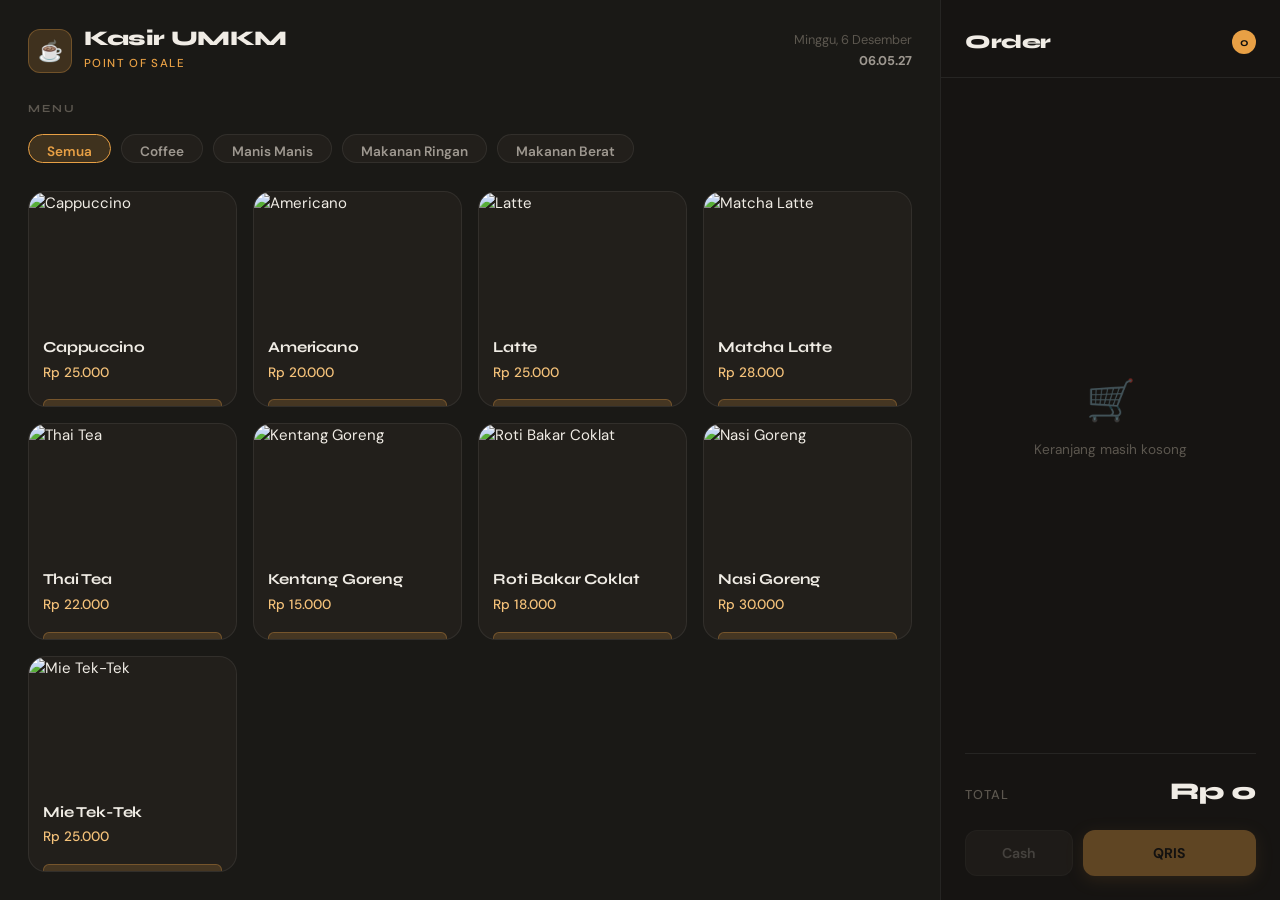
==== index.html @ 565013dd "Add files via upload" ====
<!DOCTYPE html>
<html lang="id">
<head>
    <meta charset="UTF-8">
    <meta name="viewport" content="width=device-width, initial-scale=1.0">
    <title>Kasir UMKM</title>
    <link rel="preconnect" href="https://fonts.googleapis.com">
    <link rel="preconnect" href="https://fonts.gstatic.com" crossorigin>
    <link href="https://fonts.googleapis.com/css2?family=Syne:wght@400;600;700;800&family=DM+Sans:wght@300;400;500;600&display=swap" rel="stylesheet">
    <link rel="stylesheet" href="style.css">
</head>
<body>

    <div class="pos-container">

        <!-- KIRI: Produk -->
        <main class="products-section">
            <header class="top-bar">
                <div class="brand">
                    <div class="brand-icon">☕</div>
                    <div>
                        <h1 class="brand-name">Kasir UMKM</h1>
                        <span class="brand-sub">Point of Sale</span>
                    </div>
                </div>
                <div class="date-time" id="datetime"></div>
            </header>

            <div class="section-label">Menu</div>

            <div class="category-tabs">
                <button class="tab-btn active" data-category="all">Semua</button>
                <button class="tab-btn" data-category="coffee">Coffee</button>
                <button class="tab-btn" data-category="manis">Manis Manis</button>
                <button class="tab-btn" data-category="ringan">Makanan Ringan</button>
                <button class="tab-btn" data-category="berat">Makanan Berat</button>
            </div>

            <div id="product-grid" class="product-grid"></div>
        </main>

        <!-- KANAN: Keranjang (desktop sidebar) -->
        <aside class="cart-section">
            <div class="cart-header">
                <h2 class="cart-title">Order</h2>
                <span class="cart-badge" id="cart-count">0</span>
            </div>
            <div id="cart-items" class="cart-items"></div>
            <div class="cart-footer">
                <div class="divider"></div>
                <div class="total-row">
                    <span class="total-label">Total</span>
                    <span id="total-price" class="total-price">Rp 0</span>
                </div>
                <div class="payment-buttons">
                    <button id="btn-cash" class="btn btn-cash" disabled>
                        <span>Cash</span>
                    </button>
                    <button id="btn-qris" class="btn btn-qris" disabled>
                        <span>QRIS</span>
                    </button>
                </div>
            </div>
        </aside>
    </div>

    <!-- MOBILE: Bottom Order Button -->
    <button class="mobile-order-btn" id="mobile-order-btn">
        <div class="mobile-order-left">
            <span class="mobile-order-badge" id="mobile-cart-count">0</span>
            <span class="mobile-order-label">Lihat Order</span>
        </div>
        <span class="mobile-order-total" id="mobile-total-price">Rp 0</span>
    </button>

    <!-- MOBILE: Cart Slide-up Panel -->
    <div class="cart-overlay" id="cart-overlay">
        <div class="cart-overlay-backdrop" id="cart-overlay-backdrop"></div>
        <div class="cart-panel">
            <div class="cart-panel-handle"></div>
            <div class="cart-header">
                <h2 class="cart-title">Order</h2>
                <span class="cart-badge" id="cart-count-mobile">0</span>
            </div>
            <div id="cart-items-mobile" class="cart-items"></div>
            <div class="cart-footer">
                <div class="divider"></div>
                <div class="total-row">
                    <span class="total-label">Total</span>
                    <span id="total-price-mobile" class="total-price">Rp 0</span>
                </div>
                <div class="payment-buttons">
                    <button id="btn-cash-mobile" class="btn btn-cash" disabled>
                        <span>Cash</span>
                    </button>
                    <button id="btn-qris-mobile" class="btn btn-qris" disabled>
                        <span>QRIS</span>
                    </button>
                </div>
            </div>
        </div>
    </div>

    <!-- MODAL QRIS -->
    <div id="qris-modal" class="modal hidden">
        <div class="modal-backdrop"></div>
        <div class="modal-content">
            <button class="close-btn" id="close-modal">✕</button>
            <div class="modal-header">
                <div class="modal-icon">⚡</div>
                <h3>Scan & Bayar</h3>
                <p class="modal-subtitle">Arahkan kamera ke QR Code</p>
            </div>
            <div class="qr-wrapper">
                <img id="qris-image" src="" alt="QRIS Code">
                <div class="qr-corner tl"></div>
                <div class="qr-corner tr"></div>
                <div class="qr-corner bl"></div>
                <div class="qr-corner br"></div>
            </div>
            <div class="modal-amount">
                <span class="modal-amount-label">Total Pembayaran</span>
                <span id="modal-total-price" class="modal-amount-value">Rp 0</span>
            </div>
            <div class="waiting-indicator">
                <span class="dot"></span>
                <span class="dot"></span>
                <span class="dot"></span>
                <span class="waiting-text">Menunggu pembayaran</span>
            </div>
            <button id="btn-selesai" class="btn btn-selesai">✓ Konfirmasi Pembayaran</button>
        </div>
    </div>

    <script src="script.js"></script>
</body>
</html>
---- style.css ----
/* =========================================
   KASIR UMKM — Dark Café POS
   Aesthetic: Espresso-dark, amber warmth
   Fonts: Syne (display) + DM Sans (body)
   ========================================= */

:root {
    --bg-base:       #0f0e0d;
    --bg-surface:    #1a1916;
    --bg-card:       #221f1b;
    --bg-card-hover: #2a2620;
    --bg-cart:       #161412;
    --bg-input:      #2e2a25;

    --accent:        #e8a045;
    --accent-dim:    #c47d25;
    --accent-glow:   rgba(232, 160, 69, 0.18);
    --accent-text:   #f5c27a;

    --text-primary:  #f0ece5;
    --text-secondary:#9e9890;
    --text-muted:    #5c574f;

    --border:        rgba(255,255,255,0.07);
    --border-accent: rgba(232, 160, 69, 0.3);

    --success:       #4caf7d;
    --success-dim:   rgba(76, 175, 125, 0.15);

    --radius-sm:     6px;
    --radius-md:     12px;
    --radius-lg:     18px;
    --radius-xl:     24px;

    --shadow-card:   0 4px 24px rgba(0,0,0,0.4);
    --shadow-glow:   0 0 30px rgba(232,160,69,0.12);
    --transition:    all 0.22s cubic-bezier(0.4, 0, 0.2, 1);
}

*, *::before, *::after {
    margin: 0;
    padding: 0;
    box-sizing: border-box;
}

body {
    background-color: var(--bg-base);
    color: var(--text-primary);
    font-family: 'DM Sans', sans-serif;
    font-size: 15px;
    line-height: 1.5;
    overflow: hidden;
    height: 100vh;
}

/* ── LAYOUT ─────────────────────────────── */

.pos-container {
    display: flex;
    height: 100vh;
    overflow: hidden;
}

/* ── MOBILE BOTTOM BAR ───────────────────── */
.mobile-order-btn {
    display: none; /* hidden on desktop */
}

/* ── MOBILE CART PANEL ───────────────────── */
.cart-overlay {
    display: none;
}

/* ── LEFT: PRODUCTS ─────────────────────── */

.products-section {
    flex: 1;
    display: flex;
    flex-direction: column;
    background: var(--bg-surface);
    overflow: hidden;
    padding: 28px 28px 0;
}

/* Top bar */
.top-bar {
    display: flex;
    align-items: center;
    justify-content: space-between;
    margin-bottom: 28px;
    flex-shrink: 0;
}

.brand {
    display: flex;
    align-items: center;
    gap: 12px;
}

.brand-icon {
    width: 44px;
    height: 44px;
    background: var(--accent-glow);
    border: 1px solid var(--border-accent);
    border-radius: var(--radius-md);
    display: flex;
    align-items: center;
    justify-content: center;
    font-size: 20px;
}

.brand-name {
    font-family: 'Syne', sans-serif;
    font-size: 1.3rem;
    font-weight: 800;
    color: var(--text-primary);
    line-height: 1.1;
    letter-spacing: -0.02em;
}

.brand-sub {
    font-size: 0.72rem;
    color: var(--accent);
    font-weight: 500;
    letter-spacing: 0.12em;
    text-transform: uppercase;
}

.date-time {
    font-size: 0.8rem;
    color: var(--text-muted);
    text-align: right;
    font-variant-numeric: tabular-nums;
    line-height: 1.6;
}

/* Section label */
.section-label {
    font-family: 'Syne', sans-serif;
    font-size: 0.68rem;
    font-weight: 700;
    letter-spacing: 0.18em;
    text-transform: uppercase;
    color: var(--text-muted);
    margin-bottom: 16px;
    flex-shrink: 0;
}

/* Product grid */
.product-grid {
    display: grid;
    grid-template-columns: repeat(auto-fill, minmax(175px, 1fr));
    gap: 16px;
    overflow-y: auto;
    padding-bottom: 28px;
    scrollbar-width: thin;
    scrollbar-color: var(--bg-input) transparent;
}

.product-grid::-webkit-scrollbar { width: 4px; }
.product-grid::-webkit-scrollbar-thumb { background: var(--bg-input); border-radius: 4px; }

/* Product Card */
.product-card {
    background: var(--bg-card);
    border: 1px solid var(--border);
    border-radius: var(--radius-lg);
    overflow: hidden;
    cursor: pointer;
    transition: var(--transition);
    display: flex;
    flex-direction: column;
    position: relative;
}

.product-card::before {
    content: '';
    position: absolute;
    inset: 0;
    background: linear-gradient(135deg, var(--accent-glow), transparent 60%);
    opacity: 0;
    transition: opacity 0.3s;
    pointer-events: none;
    border-radius: var(--radius-lg);
}

.product-card:hover {
    border-color: var(--border-accent);
    background: var(--bg-card-hover);
    transform: translateY(-3px);
    box-shadow: var(--shadow-card), var(--shadow-glow);
}

.product-card:hover::before { opacity: 1; }

.product-card img {
    width: 100%;
    height: 130px;
    object-fit: cover;
    display: block;
    transition: transform 0.4s ease;
}

.product-card:hover img { transform: scale(1.04); }

.product-img-wrap {
    overflow: hidden;
    flex-shrink: 0;
}

.product-info {
    padding: 14px;
    flex: 1;
    display: flex;
    flex-direction: column;
    gap: 4px;
}

.product-card h4 {
    font-family: 'Syne', sans-serif;
    font-size: 0.95rem;
    font-weight: 700;
    color: var(--text-primary);
    letter-spacing: -0.01em;
}

.product-card .price {
    font-size: 0.85rem;
    color: var(--accent-text);
    font-weight: 500;
    margin-bottom: 12px;
}

.product-card .btn-add {
    width: 100%;
    padding: 9px;
    background: var(--accent-glow);
    border: 1px solid var(--border-accent);
    border-radius: var(--radius-sm);
    color: var(--accent);
    font-family: 'DM Sans', sans-serif;
    font-size: 0.82rem;
    font-weight: 600;
    cursor: pointer;
    transition: var(--transition);
    letter-spacing: 0.02em;
}

.product-card .btn-add:hover {
    background: var(--accent);
    color: var(--bg-base);
    border-color: var(--accent);
}

/* ── RIGHT: CART ─────────────────────────── */

.cart-section {
    width: 340px;
    flex-shrink: 0;
    background: var(--bg-cart);
    border-left: 1px solid var(--border);
    display: flex;
    flex-direction: column;
    overflow: hidden;
}

.cart-header {
    display: flex;
    align-items: center;
    justify-content: space-between;
    padding: 28px 24px 20px;
    flex-shrink: 0;
    border-bottom: 1px solid var(--border);
}

.cart-title {
    font-family: 'Syne', sans-serif;
    font-size: 1.2rem;
    font-weight: 800;
    color: var(--text-primary);
    letter-spacing: -0.02em;
}

.cart-badge {
    background: var(--accent);
    color: var(--bg-base);
    font-size: 0.72rem;
    font-weight: 700;
    min-width: 24px;
    height: 24px;
    padding: 0 7px;
    border-radius: 999px;
    display: flex;
    align-items: center;
    justify-content: center;
    font-family: 'Syne', sans-serif;
    transition: var(--transition);
}

/* Cart Items */
.cart-items {
    flex: 1;
    overflow-y: auto;
    padding: 16px 24px;
    scrollbar-width: thin;
    scrollbar-color: var(--bg-input) transparent;
}

.cart-items::-webkit-scrollbar { width: 3px; }
.cart-items::-webkit-scrollbar-thumb { background: var(--bg-input); border-radius: 3px; }

.cart-empty {
    display: flex;
    flex-direction: column;
    align-items: center;
    justify-content: center;
    height: 100%;
    gap: 10px;
    color: var(--text-muted);
}

.cart-empty-icon {
    font-size: 2.5rem;
    opacity: 0.4;
}

.cart-empty p {
    font-size: 0.85rem;
    color: var(--text-muted);
}

.cart-item {
    display: flex;
    align-items: center;
    gap: 12px;
    padding: 12px 14px;
    border-radius: var(--radius-md);
    background: var(--bg-surface);
    border: 1px solid var(--border);
    margin-bottom: 10px;
    transition: var(--transition);
    animation: slideIn 0.2s ease;
}

@keyframes slideIn {
    from { opacity: 0; transform: translateX(10px); }
    to   { opacity: 1; transform: translateX(0); }
}

.cart-item:hover {
    border-color: var(--border-accent);
}

.cart-item-details {
    flex: 1;
    min-width: 0;
}

.cart-item-details h5 {
    font-size: 0.88rem;
    font-weight: 600;
    color: var(--text-primary);
    white-space: nowrap;
    overflow: hidden;
    text-overflow: ellipsis;
    margin-bottom: 2px;
}

.cart-item-details .item-price {
    font-size: 0.78rem;
    color: var(--accent-text);
}

.cart-controls {
    display: flex;
    align-items: center;
    gap: 6px;
    flex-shrink: 0;
}

.btn-qty {
    width: 26px;
    height: 26px;
    border: 1px solid var(--border);
    background: var(--bg-input);
    border-radius: var(--radius-sm);
    color: var(--text-secondary);
    font-size: 0.9rem;
    font-weight: 700;
    cursor: pointer;
    display: flex;
    align-items: center;
    justify-content: center;
    transition: var(--transition);
    flex-shrink: 0;
}

.btn-qty:hover {
    background: var(--accent);
    border-color: var(--accent);
    color: var(--bg-base);
}

.qty-display {
    font-family: 'Syne', sans-serif;
    font-size: 0.88rem;
    font-weight: 700;
    color: var(--text-primary);
    min-width: 20px;
    text-align: center;
}

/* Cart Footer */
.cart-footer {
    flex-shrink: 0;
    padding: 0 24px 24px;
}

.divider {
    height: 1px;
    background: var(--border);
    margin-bottom: 20px;
}

.total-row {
    display: flex;
    align-items: baseline;
    justify-content: space-between;
    margin-bottom: 20px;
}

.total-label {
    font-size: 0.8rem;
    font-weight: 500;
    color: var(--text-muted);
    letter-spacing: 0.08em;
    text-transform: uppercase;
}

.total-price {
    font-family: 'Syne', sans-serif;
    font-size: 1.5rem;
    font-weight: 800;
    color: var(--text-primary);
    letter-spacing: -0.03em;
    transition: var(--transition);
}

/* Payment Buttons */
.payment-buttons {
    display: grid;
    grid-template-columns: 1fr 1.6fr;
    gap: 10px;
}

.btn {
    display: flex;
    align-items: center;
    justify-content: center;
    gap: 7px;
    padding: 13px 16px;
    border: none;
    border-radius: var(--radius-md);
    font-family: 'DM Sans', sans-serif;
    font-size: 0.88rem;
    font-weight: 600;
    cursor: pointer;
    transition: var(--transition);
    position: relative;
    overflow: hidden;
}

.btn:disabled {
    opacity: 0.35;
    cursor: not-allowed;
    pointer-events: none;
}

.btn-icon {
    font-size: 1rem;
    line-height: 1;
}

.btn-cash {
    background: var(--bg-input);
    border: 1px solid var(--border);
    color: var(--text-secondary);
}

.btn-cash:hover:not(:disabled) {
    background: var(--bg-card);
    border-color: var(--text-muted);
    color: var(--text-primary);
}

.btn-qris {
    background: var(--accent);
    color: var(--bg-base);
    font-weight: 700;
    box-shadow: 0 4px 16px rgba(232,160,69,0.3);
}

.btn-qris:hover:not(:disabled) {
    background: var(--accent-dim);
    box-shadow: 0 6px 24px rgba(232,160,69,0.45);
    transform: translateY(-1px);
}

/* ── MODAL ───────────────────────────────── */

.modal {
    position: fixed;
    inset: 0;
    z-index: 1000;
    display: flex;
    align-items: center;
    justify-content: center;
}

.modal.hidden { display: none; }

.modal-backdrop {
    position: absolute;
    inset: 0;
    background: rgba(0,0,0,0.75);
    backdrop-filter: blur(6px);
}

.modal-content {
    position: relative;
    z-index: 1;
    background: var(--bg-card);
    border: 1px solid var(--border-accent);
    border-radius: var(--radius-xl);
    padding: 36px 32px 32px;
    width: 360px;
    text-align: center;
    box-shadow: 0 32px 80px rgba(0,0,0,0.6), var(--shadow-glow);
    animation: modalIn 0.25s cubic-bezier(0.34, 1.56, 0.64, 1);
}

@keyframes modalIn {
    from { opacity: 0; transform: scale(0.9) translateY(20px); }
    to   { opacity: 1; transform: scale(1) translateY(0); }
}

.close-btn {
    position: absolute;
    top: 16px;
    right: 16px;
    width: 30px;
    height: 30px;
    border: 1px solid var(--border);
    background: var(--bg-input);
    border-radius: 50%;
    color: var(--text-muted);
    font-size: 0.8rem;
    cursor: pointer;
    transition: var(--transition);
    display: flex;
    align-items: center;
    justify-content: center;
}

.close-btn:hover {
    background: var(--bg-card-hover);
    color: var(--text-primary);
    border-color: var(--text-muted);
}

.modal-header {
    margin-bottom: 24px;
}

.modal-icon {
    width: 48px;
    height: 48px;
    background: var(--accent-glow);
    border: 1px solid var(--border-accent);
    border-radius: var(--radius-md);
    display: flex;
    align-items: center;
    justify-content: center;
    font-size: 22px;
    margin: 0 auto 14px;
}

.modal-header h3 {
    font-family: 'Syne', sans-serif;
    font-size: 1.3rem;
    font-weight: 800;
    color: var(--text-primary);
    letter-spacing: -0.02em;
    margin-bottom: 4px;
}

.modal-subtitle {
    font-size: 0.82rem;
    color: var(--text-muted);
}

/* QR Code */
.qr-wrapper {
    position: relative;
    display: inline-block;
    margin-bottom: 20px;
    padding: 12px;
    background: #fff;
    border-radius: var(--radius-md);
}

#qris-image {
    width: 180px;
    height: 180px;
    display: block;
    border-radius: var(--radius-sm);
}

/* Corner accents */
.qr-corner {
    position: absolute;
    width: 16px;
    height: 16px;
    border-color: var(--accent);
    border-style: solid;
}
.qr-corner.tl { top: -1px; left: -1px; border-width: 2px 0 0 2px; border-radius: 4px 0 0 0; }
.qr-corner.tr { top: -1px; right: -1px; border-width: 2px 2px 0 0; border-radius: 0 4px 0 0; }
.qr-corner.bl { bottom: -1px; left: -1px; border-width: 0 0 2px 2px; border-radius: 0 0 0 4px; }
.qr-corner.br { bottom: -1px; right: -1px; border-width: 0 2px 2px 0; border-radius: 0 0 4px 0; }

/* Amount */
.modal-amount {
    display: flex;
    flex-direction: column;
    align-items: center;
    margin-bottom: 16px;
}

.modal-amount-label {
    font-size: 0.72rem;
    color: var(--text-muted);
    letter-spacing: 0.1em;
    text-transform: uppercase;
    margin-bottom: 4px;
}

.modal-amount-value {
    font-family: 'Syne', sans-serif;
    font-size: 1.8rem;
    font-weight: 800;
    color: var(--accent);
    letter-spacing: -0.03em;
}

/* Waiting dots */
.waiting-indicator {
    display: flex;
    align-items: center;
    justify-content: center;
    gap: 6px;
    margin-bottom: 20px;
}

.dot {
    width: 6px;
    height: 6px;
    border-radius: 50%;
    background: var(--accent);
    animation: pulse 1.4s ease-in-out infinite;
}
.dot:nth-child(2) { animation-delay: 0.2s; }
.dot:nth-child(3) { animation-delay: 0.4s; }

@keyframes pulse {
    0%, 80%, 100% { opacity: 0.2; transform: scale(0.8); }
    40%            { opacity: 1;   transform: scale(1.1); }
}

.waiting-text {
    font-size: 0.78rem;
    color: var(--text-muted);
    margin-left: 4px;
}

/* Confirm button */
.btn-selesai {
    width: 100%;
    padding: 14px;
    background: var(--success);
    color: #fff;
    font-family: 'DM Sans', sans-serif;
    font-size: 0.92rem;
    font-weight: 700;
    border: none;
    border-radius: var(--radius-md);
    cursor: pointer;
    transition: var(--transition);
    letter-spacing: 0.02em;
    box-shadow: 0 4px 16px rgba(76,175,125,0.3);
}

.btn-selesai:hover {
    background: #3d9e6a;
    box-shadow: 0 6px 24px rgba(76,175,125,0.45);
    transform: translateY(-1px);
}

/* ═══════════════════════════════════════════
   RESPONSIVE — TABLET (≤ 900px)
   ═══════════════════════════════════════════ */
@media (max-width: 900px) {
    .cart-section {
        width: 280px;
    }

    .product-grid {
        grid-template-columns: repeat(auto-fill, minmax(145px, 1fr));
        gap: 12px;
    }

    .product-card img {
        height: 110px;
    }

    .date-time {
        display: none; /* sembunyikan jam di tablet kecil */
    }
}

/* ═══════════════════════════════════════════
   RESPONSIVE — MOBILE (≤ 680px)
   Strategi: full-screen produk + slide-up cart panel
   ═══════════════════════════════════════════ */
@media (max-width: 680px) {

    body {
        overflow: auto;
        height: 100%;
    }

    /* Sembunyikan sidebar cart bawaan desktop */
    .cart-section {
        display: none;
    }

    /* Products section jadi full screen */
    .pos-container {
        flex-direction: column;
        height: auto;
        min-height: 100vh;
        overflow: visible;
    }

    .products-section {
        flex: none;
        height: auto;
        overflow: visible;
        padding: 20px 16px 100px; /* beri ruang untuk bottom bar */
    }

    .top-bar {
        margin-bottom: 20px;
    }

    .brand-name { font-size: 1.1rem; }

    .product-grid {
        grid-template-columns: repeat(2, 1fr);
        gap: 12px;
        overflow: visible;
        padding-bottom: 0;
    }

    .product-card img {
        height: 100px;
    }

    .product-info {
        padding: 10px;
    }

    .product-card h4 { font-size: 0.85rem; }
    .product-card .price { font-size: 0.78rem; margin-bottom: 8px; }
    .product-card .btn-add { font-size: 0.78rem; padding: 7px; }

    /* ── MOBILE BOTTOM ORDER BAR ─────────────── */
    .mobile-order-btn {
        display: flex;
        align-items: center;
        justify-content: space-between;
        position: fixed;
        bottom: 0;
        left: 0;
        right: 0;
        z-index: 500;
        background: var(--accent);
        color: var(--bg-base);
        padding: 14px 20px;
        cursor: pointer;
        border: none;
        font-family: 'DM Sans', sans-serif;
        box-shadow: 0 -4px 24px rgba(232,160,69,0.35);
        transition: var(--transition);
    }

    .mobile-order-btn:active {
        background: var(--accent-dim);
    }

    .mobile-order-left {
        display: flex;
        align-items: center;
        gap: 10px;
    }

    .mobile-order-badge {
        background: var(--bg-base);
        color: var(--accent);
        font-family: 'Syne', sans-serif;
        font-size: 0.75rem;
        font-weight: 800;
        min-width: 26px;
        height: 26px;
        padding: 0 8px;
        border-radius: 999px;
        display: flex;
        align-items: center;
        justify-content: center;
    }

    .mobile-order-label {
        font-size: 0.9rem;
        font-weight: 700;
        color: var(--bg-base);
    }

    .mobile-order-total {
        font-family: 'Syne', sans-serif;
        font-size: 1rem;
        font-weight: 800;
        color: var(--bg-base);
        letter-spacing: -0.02em;
    }

    /* ── MOBILE CART OVERLAY ─────────────────── */
    .cart-overlay {
        display: block;
        position: fixed;
        inset: 0;
        z-index: 800;
        pointer-events: none;
        opacity: 0;
        transition: opacity 0.3s ease;
    }

    .cart-overlay.open {
        pointer-events: all;
        opacity: 1;
    }

    .cart-overlay-backdrop {
        position: absolute;
        inset: 0;
        background: rgba(0,0,0,0.6);
        backdrop-filter: blur(4px);
    }

    .cart-panel {
        position: absolute;
        bottom: 0;
        left: 0;
        right: 0;
        background: var(--bg-cart);
        border-top: 1px solid var(--border-accent);
        border-radius: 24px 24px 0 0;
        display: flex;
        flex-direction: column;
        max-height: 85vh;
        transform: translateY(100%);
        transition: transform 0.35s cubic-bezier(0.34, 1.56, 0.64, 1);
    }

    .cart-overlay.open .cart-panel {
        transform: translateY(0);
    }

    /* Drag handle */
    .cart-panel-handle {
        width: 40px;
        height: 4px;
        background: var(--text-muted);
        border-radius: 2px;
        margin: 12px auto 4px;
        flex-shrink: 0;
        opacity: 0.5;
    }

    .cart-panel .cart-header {
        padding: 12px 20px 16px;
    }

    .cart-panel .cart-items {
        flex: 1;
        overflow-y: auto;
        padding: 8px 20px;
        max-height: 40vh;
    }

    .cart-panel .cart-footer {
        padding: 0 20px 20px;
        flex-shrink: 0;
    }

    /* ── MODAL responsive ─────────────────── */
    .modal-content {
        width: calc(100vw - 32px);
        padding: 28px 20px 24px;
        border-radius: var(--radius-lg);
    }

    #qris-image {
        width: 150px;
        height: 150px;
    }

    .modal-amount-value {
        font-size: 1.5rem;
    }
}

/* ═══════════════════════════════════════════
   RESPONSIVE — SMALL MOBILE (≤ 380px)
   ═══════════════════════════════════════════ */
@media (max-width: 380px) {
    .product-grid {
        grid-template-columns: repeat(2, 1fr);
        gap: 10px;
    }

    .brand-name { font-size: 1rem; }
    .brand-icon { width: 36px; height: 36px; font-size: 16px; }

    .mobile-order-btn {
        padding: 12px 16px;
    }
}

/* ── KATEGORI TABS ───────────────────────── */
.category-tabs {
    display: flex;
    gap: 10px;
    margin-bottom: 20px;
    overflow-x: auto;
    padding-bottom: 8px; /* Memberi ruang agar scrollbar tidak menimpa */
    scrollbar-width: none; /* Menyembunyikan scrollbar di Firefox */
}

.category-tabs::-webkit-scrollbar { 
    display: none; /* Menyembunyikan scrollbar di Chrome/Safari */
}

.tab-btn {
    background: var(--bg-card);
    color: var(--text-secondary);
    border: 1px solid var(--border);
    padding: 8px 18px;
    border-radius: 999px;
    font-family: 'DM Sans', sans-serif;
    font-size: 0.85rem;
    font-weight: 600;
    cursor: pointer;
    white-space: nowrap;
    transition: var(--transition);
}

.tab-btn:hover {
    border-color: var(--border-accent);
    color: var(--text-primary);
}

.tab-btn.active {
    background: var(--accent-glow);
    color: var(--accent);
    border-color: var(--accent);
}
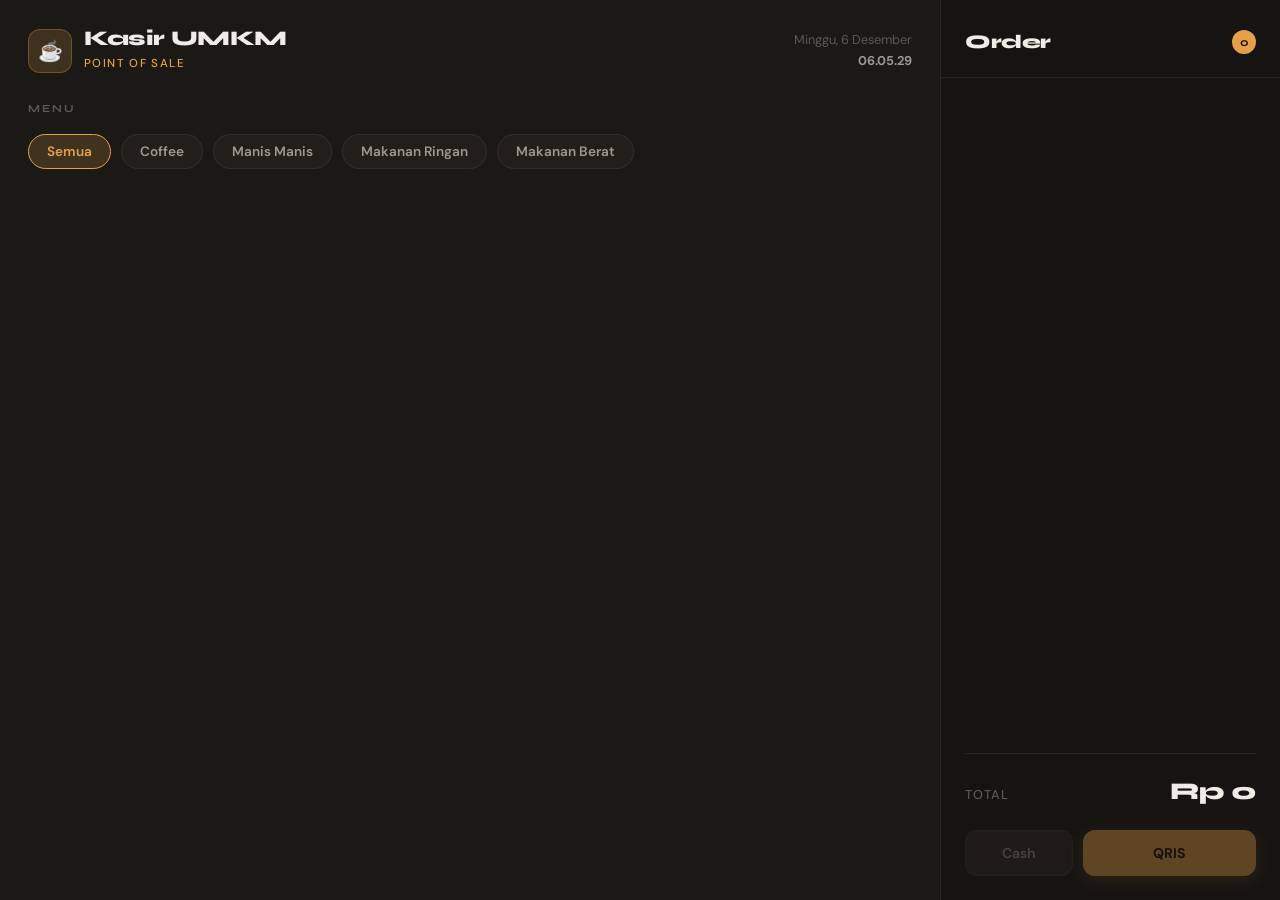
==== commit 87962b6f: "fix harus hard refresh" ====
--- a/index.html
+++ b/index.html
@@ -4,10 +4,16 @@
     <meta charset="UTF-8">
     <meta name="viewport" content="width=device-width, initial-scale=1.0">
     <title>Kasir UMKM</title>
+
+    <meta http-equiv="Cache-Control" content="no-cache, no-store, must-revalidate">
+    <meta http-equiv="Pragma" content="no-cache">
+    <meta http-equiv="Expires" content="0">
+    
     <link rel="preconnect" href="https://fonts.googleapis.com">
     <link rel="preconnect" href="https://fonts.gstatic.com" crossorigin>
     <link href="https://fonts.googleapis.com/css2?family=Syne:wght@400;600;700;800&family=DM+Sans:wght@300;400;500;600&display=swap" rel="stylesheet">
-    <link rel="stylesheet" href="style.css">
+    <link rel="stylesheet" href="style.css?v=1.0">
+    <script src="script.js?v=1.0"></script>
 </head>
 <body>
 
--- a/style.css
+++ b/style.css
@@ -41,6 +41,7 @@
     margin: 0;
     padding: 0;
     box-sizing: border-box;
+    -webkit-tap-highlight-color: transparent;
 }
 
 body {
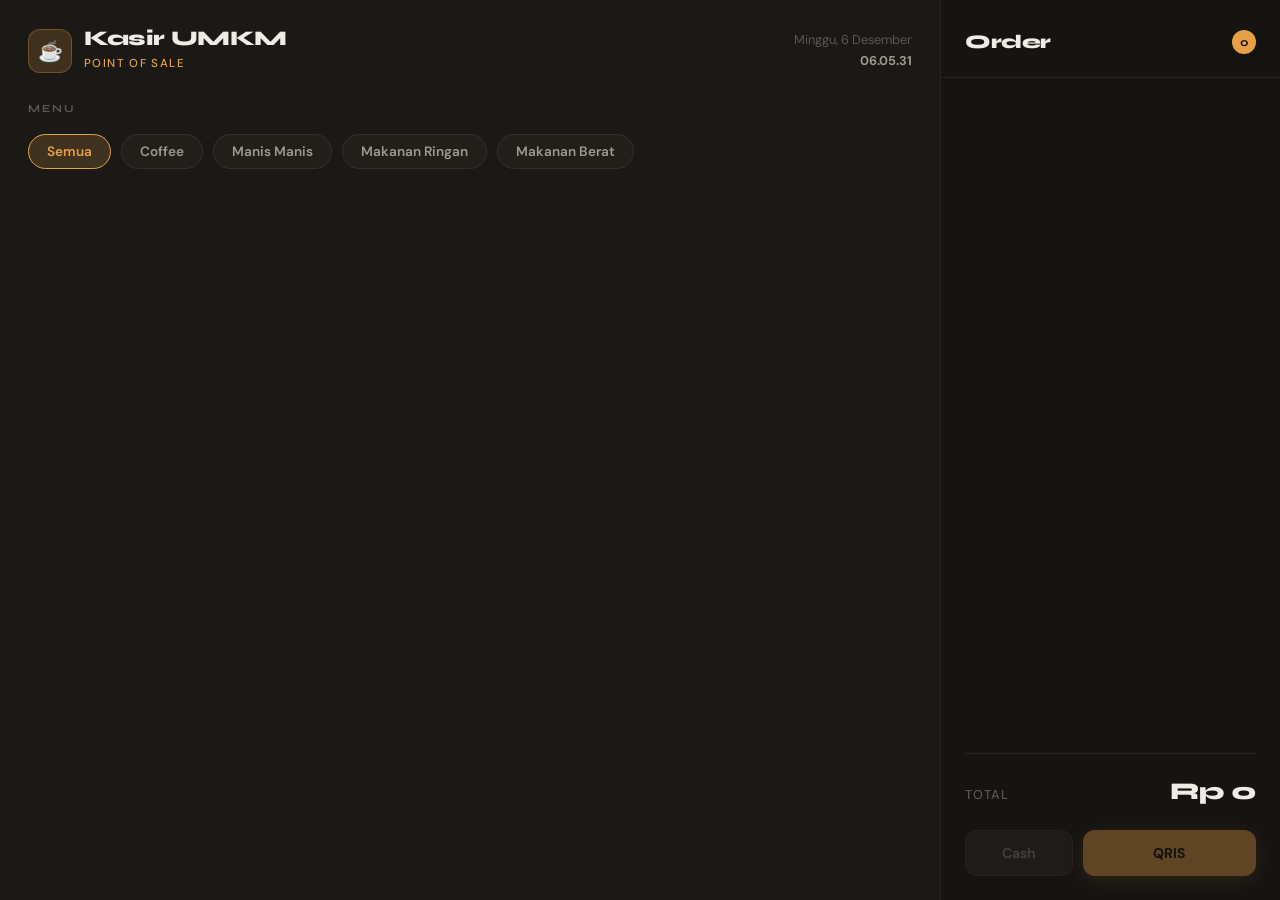
==== commit a6cd6515: "fix item ga muncul" ====
--- a/index.html
+++ b/index.html
@@ -13,8 +13,8 @@
     <link rel="preconnect" href="https://fonts.gstatic.com" crossorigin>
     <link href="https://fonts.googleapis.com/css2?family=Syne:wght@400;600;700;800&family=DM+Sans:wght@300;400;500;600&display=swap" rel="stylesheet">
     <link rel="stylesheet" href="style.css?v=1.0">
+</head>
     <script src="script.js?v=1.0"></script>
-</head>
 <body>
 
     <div class="pos-container">
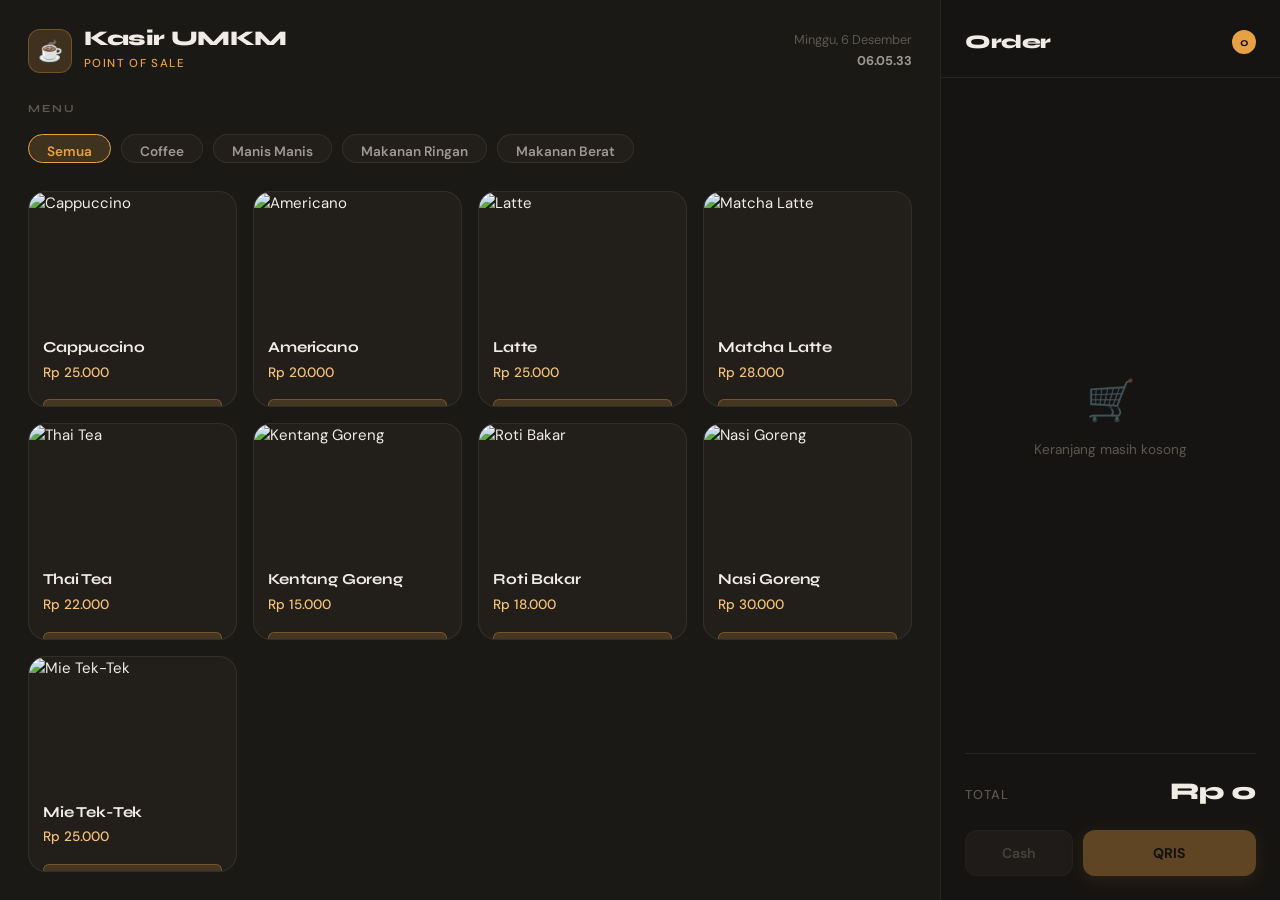
==== commit 5f3fbf99: "fix beneran" ====
--- a/index.html
+++ b/index.html
@@ -14,7 +14,6 @@
     <link href="https://fonts.googleapis.com/css2?family=Syne:wght@400;600;700;800&family=DM+Sans:wght@300;400;500;600&display=swap" rel="stylesheet">
     <link rel="stylesheet" href="style.css?v=1.0">
 </head>
-    <script src="script.js?v=1.0"></script>
 <body>
 
     <div class="pos-container">
@@ -138,6 +137,6 @@
         </div>
     </div>
 
-    <script src="script.js"></script>
+    <script src="script.js?v=1.0"></script>
 </body>
 </html>
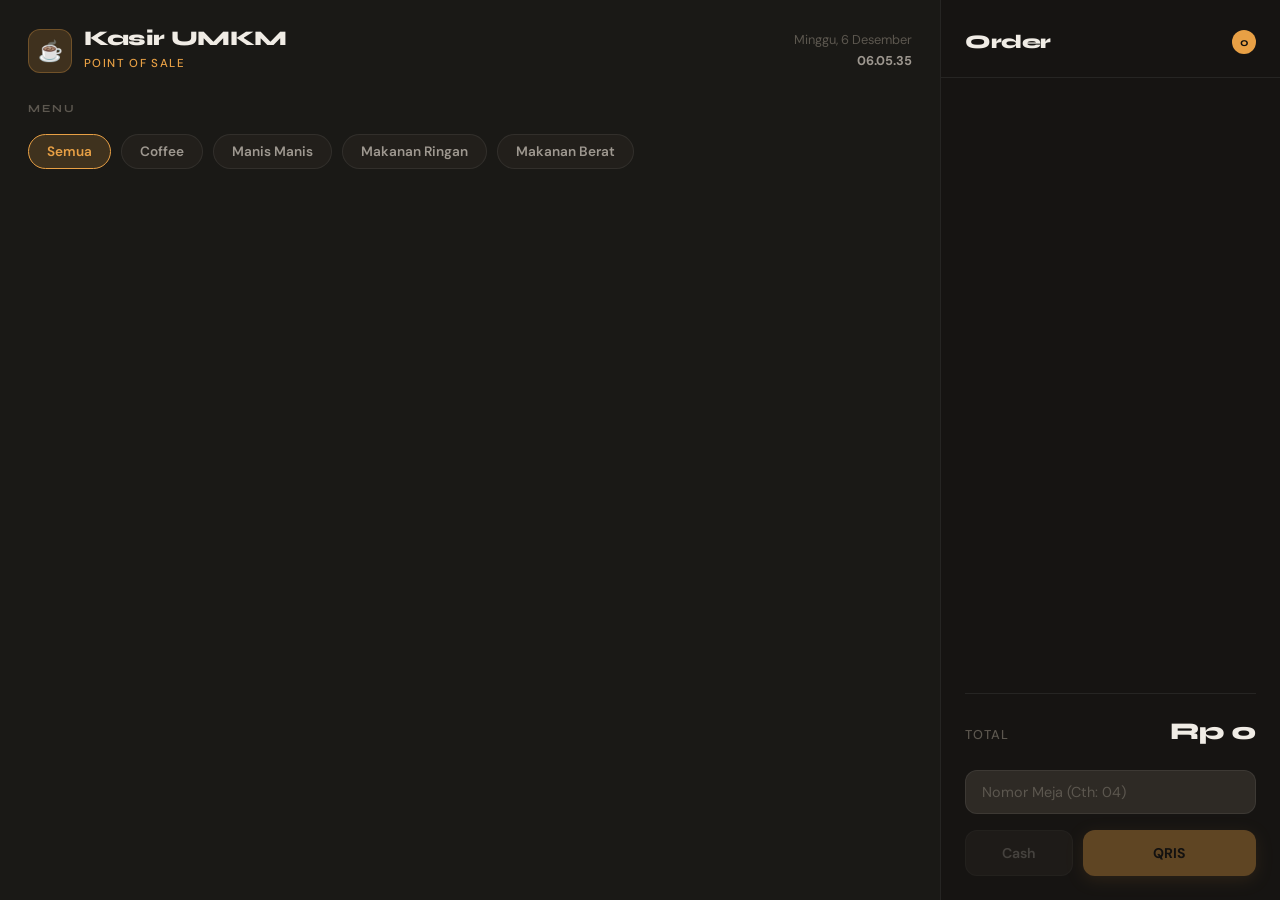
==== commit 428dfd19: "menambahkan panel admin" ====
--- a/index.html
+++ b/index.html
@@ -12,13 +12,12 @@
     <link rel="preconnect" href="https://fonts.googleapis.com">
     <link rel="preconnect" href="https://fonts.gstatic.com" crossorigin>
     <link href="https://fonts.googleapis.com/css2?family=Syne:wght@400;600;700;800&family=DM+Sans:wght@300;400;500;600&display=swap" rel="stylesheet">
-    <link rel="stylesheet" href="style.css?v=1.0">
+    <link rel="stylesheet" href="style.css?v=1.1">
 </head>
 <body>
 
     <div class="pos-container">
 
-        <!-- KIRI: Produk -->
         <main class="products-section">
             <header class="top-bar">
                 <div class="brand">
@@ -44,7 +43,6 @@
             <div id="product-grid" class="product-grid"></div>
         </main>
 
-        <!-- KANAN: Keranjang (desktop sidebar) -->
         <aside class="cart-section">
             <div class="cart-header">
                 <h2 class="cart-title">Order</h2>
@@ -56,6 +54,9 @@
                 <div class="total-row">
                     <span class="total-label">Total</span>
                     <span id="total-price" class="total-price">Rp 0</span>
+                </div>
+                <div class="table-input-wrapper">
+                    <input type="text" class="input-meja" placeholder="Nomor Meja (Cth: 04)" id="input-meja-desktop">
                 </div>
                 <div class="payment-buttons">
                     <button id="btn-cash" class="btn btn-cash" disabled>
@@ -69,7 +70,6 @@
         </aside>
     </div>
 
-    <!-- MOBILE: Bottom Order Button -->
     <button class="mobile-order-btn" id="mobile-order-btn">
         <div class="mobile-order-left">
             <span class="mobile-order-badge" id="mobile-cart-count">0</span>
@@ -78,7 +78,6 @@
         <span class="mobile-order-total" id="mobile-total-price">Rp 0</span>
     </button>
 
-    <!-- MOBILE: Cart Slide-up Panel -->
     <div class="cart-overlay" id="cart-overlay">
         <div class="cart-overlay-backdrop" id="cart-overlay-backdrop"></div>
         <div class="cart-panel">
@@ -94,6 +93,9 @@
                     <span class="total-label">Total</span>
                     <span id="total-price-mobile" class="total-price">Rp 0</span>
                 </div>
+                <div class="table-input-wrapper">
+                    <input type="text" class="input-meja" placeholder="Nomor Meja (Cth: 04)" id="input-meja-mobile">
+                </div>
                 <div class="payment-buttons">
                     <button id="btn-cash-mobile" class="btn btn-cash" disabled>
                         <span>Cash</span>
@@ -106,7 +108,6 @@
         </div>
     </div>
 
-    <!-- MODAL QRIS -->
     <div id="qris-modal" class="modal hidden">
         <div class="modal-backdrop"></div>
         <div class="modal-content">
@@ -137,6 +138,6 @@
         </div>
     </div>
 
-    <script src="script.js?v=1.0"></script>
+    <script src="script.js?v=1.1"></script>
 </body>
 </html>
--- a/style.css
+++ b/style.css
@@ -984,4 +984,31 @@
     background: var(--accent-glow);
     color: var(--accent);
     border-color: var(--accent);
+}
+
+/* Input Meja */
+.table-input-wrapper {
+    margin-bottom: 16px;
+}
+
+.input-meja {
+    width: 100%;
+    background: var(--bg-input);
+    border: 1px solid var(--border);
+    color: var(--text-primary);
+    padding: 12px 16px;
+    border-radius: var(--radius-md);
+    font-family: 'DM Sans', sans-serif;
+    font-size: 0.9rem;
+    transition: var(--transition);
+}
+
+.input-meja:focus {
+    border-color: var(--accent);
+    outline: none;
+    box-shadow: 0 0 0 3px rgba(232, 160, 69, 0.1);
+}
+
+.input-meja::placeholder {
+    color: var(--text-muted);
 }
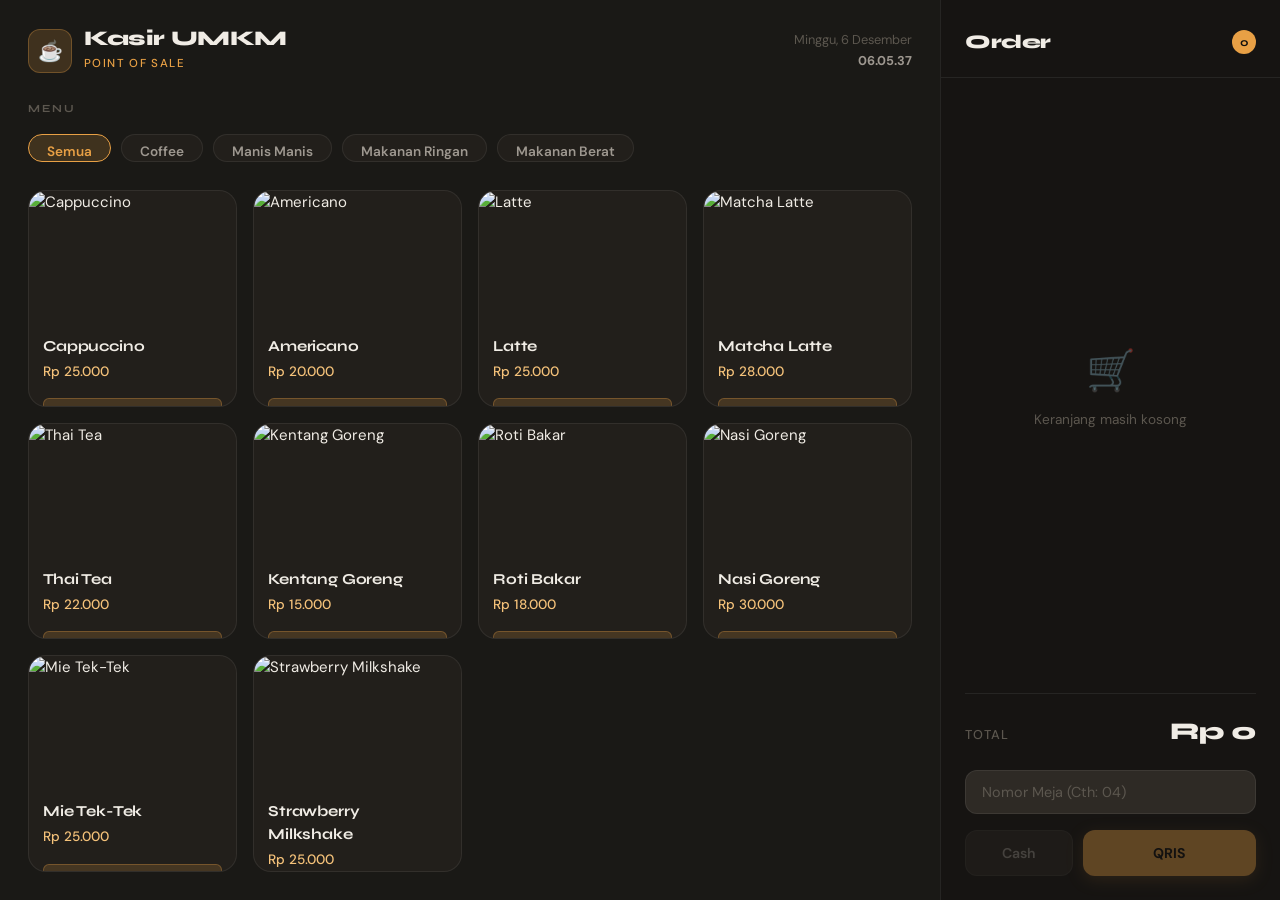
==== commit b53bcb8b: "fix bug" ====
--- a/index.html
+++ b/index.html
@@ -12,7 +12,7 @@
     <link rel="preconnect" href="https://fonts.googleapis.com">
     <link rel="preconnect" href="https://fonts.gstatic.com" crossorigin>
     <link href="https://fonts.googleapis.com/css2?family=Syne:wght@400;600;700;800&family=DM+Sans:wght@300;400;500;600&display=swap" rel="stylesheet">
-    <link rel="stylesheet" href="style.css?v=1.1">
+    <link rel="stylesheet" href="style.css?v=1.3">
 </head>
 <body>
 
@@ -138,6 +138,20 @@
         </div>
     </div>
 
-    <script src="script.js?v=1.1"></script>
+    <div id="notif-modal" class="modal hidden">
+        <div class="modal-backdrop" id="notif-backdrop"></div>
+        <div class="modal-content">
+            <div class="modal-header" style="margin-bottom: 10px;">
+                <div class="modal-icon" id="notif-icon">✅</div>
+                <h3 id="notif-title">Sukses</h3>
+                <p class="modal-subtitle" id="notif-desc" style="font-size: 0.95rem; line-height: 1.5; margin-top: 12px; color: var(--text-primary);">
+                    Pesan notifikasi
+                </p>
+            </div>
+            <button id="btn-tutup-notif" class="btn-selesai" style="margin-top: 20px;">Tutup</button>
+        </div>
+    </div>
+
+    <script src="script.js?v=1.3"></script>
 </body>
 </html>
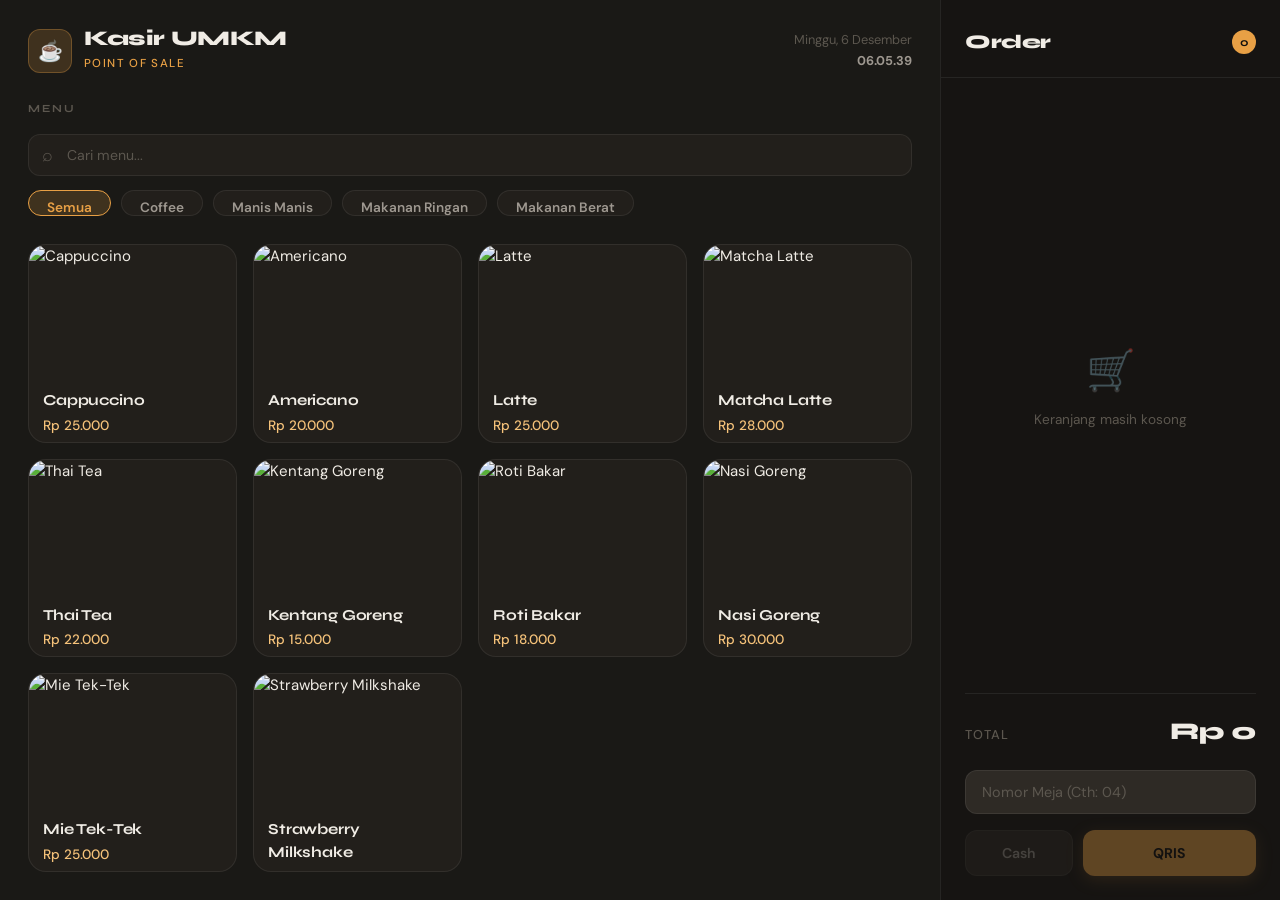
==== commit 723166b3: "rombak total" ====
--- a/index.html
+++ b/index.html
@@ -12,7 +12,7 @@
     <link rel="preconnect" href="https://fonts.googleapis.com">
     <link rel="preconnect" href="https://fonts.gstatic.com" crossorigin>
     <link href="https://fonts.googleapis.com/css2?family=Syne:wght@400;600;700;800&family=DM+Sans:wght@300;400;500;600&display=swap" rel="stylesheet">
-    <link rel="stylesheet" href="style.css?v=1.3">
+    <link rel="stylesheet" href="style.css?v=2.0">
 </head>
 <body>
 
@@ -32,6 +32,13 @@
 
             <div class="section-label">Menu</div>
 
+            <!-- BARU: Search bar -->
+            <div class="search-bar-wrapper">
+                <span class="search-icon">⌕</span>
+                <input type="text" id="search-input" class="search-bar" placeholder="Cari menu...">
+                <button class="search-clear-btn hidden" id="search-clear-btn" title="Hapus pencarian">✕</button>
+            </div>
+
             <div class="category-tabs">
                 <button class="tab-btn active" data-category="all">Semua</button>
                 <button class="tab-btn" data-category="coffee">Coffee</button>
@@ -46,11 +53,19 @@
         <aside class="cart-section">
             <div class="cart-header">
                 <h2 class="cart-title">Order</h2>
-                <span class="cart-badge" id="cart-count">0</span>
+                <div class="cart-header-right">
+                    <!-- BARU: Clear cart button -->
+                    <button class="btn-clear-cart hidden" id="btn-clear-cart" title="Hapus semua item">Hapus Semua</button>
+                    <span class="cart-badge" id="cart-count">0</span>
+                </div>
             </div>
             <div id="cart-items" class="cart-items"></div>
             <div class="cart-footer">
                 <div class="divider"></div>
+                <!-- BARU: Item count line -->
+                <div class="item-count-row" id="item-count-row" style="display:none;">
+                    <span class="item-count-label" id="item-count-text"></span>
+                </div>
                 <div class="total-row">
                     <span class="total-label">Total</span>
                     <span id="total-price" class="total-price">Rp 0</span>
@@ -70,6 +85,7 @@
         </aside>
     </div>
 
+    <!-- Mobile bottom bar -->
     <button class="mobile-order-btn" id="mobile-order-btn">
         <div class="mobile-order-left">
             <span class="mobile-order-badge" id="mobile-cart-count">0</span>
@@ -78,17 +94,25 @@
         <span class="mobile-order-total" id="mobile-total-price">Rp 0</span>
     </button>
 
+    <!-- Mobile cart overlay -->
     <div class="cart-overlay" id="cart-overlay">
         <div class="cart-overlay-backdrop" id="cart-overlay-backdrop"></div>
         <div class="cart-panel">
             <div class="cart-panel-handle"></div>
             <div class="cart-header">
                 <h2 class="cart-title">Order</h2>
-                <span class="cart-badge" id="cart-count-mobile">0</span>
+                <div class="cart-header-right">
+                    <!-- BARU: Clear cart mobile -->
+                    <button class="btn-clear-cart hidden" id="btn-clear-cart-mobile" title="Hapus semua item">Hapus Semua</button>
+                    <span class="cart-badge" id="cart-count-mobile">0</span>
+                </div>
             </div>
             <div id="cart-items-mobile" class="cart-items"></div>
             <div class="cart-footer">
                 <div class="divider"></div>
+                <div class="item-count-row" id="item-count-row-mobile" style="display:none;">
+                    <span class="item-count-label" id="item-count-text-mobile"></span>
+                </div>
                 <div class="total-row">
                     <span class="total-label">Total</span>
                     <span id="total-price-mobile" class="total-price">Rp 0</span>
@@ -108,8 +132,9 @@
         </div>
     </div>
 
+    <!-- QRIS Modal -->
     <div id="qris-modal" class="modal hidden">
-        <div class="modal-backdrop"></div>
+        <div class="modal-backdrop" id="qris-modal-backdrop"></div>
         <div class="modal-content">
             <button class="close-btn" id="close-modal">✕</button>
             <div class="modal-header">
@@ -138,6 +163,7 @@
         </div>
     </div>
 
+    <!-- Notif Modal -->
     <div id="notif-modal" class="modal hidden">
         <div class="modal-backdrop" id="notif-backdrop"></div>
         <div class="modal-content">
@@ -152,6 +178,6 @@
         </div>
     </div>
 
-    <script src="script.js?v=1.3"></script>
+    <script src="script.js?v=2.0"></script>
 </body>
 </html>
--- a/style.css
+++ b/style.css
@@ -1011,4 +1011,224 @@
 
 .input-meja::placeholder {
     color: var(--text-muted);
+}
+
+/* ============================================================
+   KASIR UMKM v2.0 — Tambahan Komponen
+   ============================================================ */
+
+/* ── SEARCH BAR ─────────────────────────────── */
+.search-bar-wrapper {
+    position: relative;
+    margin-bottom: 14px;
+    flex-shrink: 0;
+}
+
+.search-icon {
+    position: absolute;
+    left: 14px;
+    top: 50%;
+    transform: translateY(-50%);
+    color: var(--text-muted);
+    font-size: 1.15rem;
+    pointer-events: none;
+    line-height: 1;
+}
+
+.search-bar {
+    width: 100%;
+    background: var(--bg-card);
+    border: 1px solid var(--border);
+    color: var(--text-primary);
+    padding: 11px 40px 11px 38px;
+    border-radius: var(--radius-md);
+    font-family: 'DM Sans', sans-serif;
+    font-size: 0.88rem;
+    transition: var(--transition);
+}
+
+.search-bar:focus {
+    border-color: var(--accent);
+    outline: none;
+    background: var(--bg-card-hover);
+    box-shadow: 0 0 0 3px rgba(232, 160, 69, 0.1);
+}
+
+.search-bar::placeholder { color: var(--text-muted); }
+
+.search-clear-btn {
+    position: absolute;
+    right: 10px;
+    top: 50%;
+    transform: translateY(-50%);
+    background: var(--bg-input);
+    border: 1px solid var(--border);
+    border-radius: 50%;
+    width: 22px;
+    height: 22px;
+    color: var(--text-muted);
+    font-size: 0.65rem;
+    cursor: pointer;
+    display: flex;
+    align-items: center;
+    justify-content: center;
+    transition: var(--transition);
+    line-height: 1;
+}
+
+.search-clear-btn:hover { color: var(--text-primary); background: var(--bg-card-hover); }
+.search-clear-btn.hidden { display: none; }
+
+/* ── SEARCH EMPTY STATE ─────────────────────── */
+.search-empty {
+    grid-column: 1 / -1;
+    text-align: center;
+    padding: 50px 20px;
+    color: var(--text-muted);
+}
+
+.search-empty-icon {
+    font-size: 2.8rem;
+    opacity: 0.25;
+    margin-bottom: 12px;
+}
+
+.search-empty p { font-size: 0.88rem; line-height: 1.6; }
+.search-empty strong { color: var(--accent-text); }
+
+/* ── PRODUCT CARD — IN-CART STATE ───────────── */
+.product-card.in-cart {
+    border-color: var(--border-accent);
+    box-shadow: 0 0 0 1px rgba(232, 160, 69, 0.15);
+}
+
+/* Badge jumlah di pojok kartu produk */
+.product-card-badge {
+    position: absolute;
+    top: 8px;
+    right: 8px;
+    background: var(--accent);
+    color: var(--bg-base);
+    font-family: 'Syne', sans-serif;
+    font-size: 0.72rem;
+    font-weight: 800;
+    min-width: 22px;
+    height: 22px;
+    padding: 0 6px;
+    border-radius: 999px;
+    display: flex;
+    align-items: center;
+    justify-content: center;
+    box-shadow: 0 2px 8px rgba(0, 0, 0, 0.45);
+    z-index: 2;
+    animation: badgePop 0.2s cubic-bezier(0.34, 1.56, 0.64, 1);
+}
+
+@keyframes badgePop {
+    from { transform: scale(0.6); opacity: 0; }
+    to   { transform: scale(1);   opacity: 1; }
+}
+
+/* ── CART HEADER RIGHT ──────────────────────── */
+.cart-header-right {
+    display: flex;
+    align-items: center;
+    gap: 8px;
+}
+
+/* ── CLEAR CART BUTTON ──────────────────────── */
+.btn-clear-cart {
+    background: none;
+    border: 1px solid transparent;
+    color: var(--text-muted);
+    font-size: 0.72rem;
+    font-family: 'DM Sans', sans-serif;
+    font-weight: 600;
+    cursor: pointer;
+    padding: 3px 9px;
+    border-radius: var(--radius-sm);
+    transition: var(--transition);
+    white-space: nowrap;
+}
+
+.btn-clear-cart:hover {
+    color: #ff6b6b;
+    border-color: rgba(255, 107, 107, 0.35);
+    background: rgba(255, 107, 107, 0.08);
+}
+
+.btn-clear-cart.hidden { display: none; }
+
+/* ── CART ITEM — UPDATED LAYOUT ─────────────── */
+/* Tambahkan subtotal di kanan, unit price di bawah nama */
+.cart-item {
+    align-items: flex-start; /* override dari center */
+}
+
+.cart-item-right {
+    display: flex;
+    flex-direction: column;
+    align-items: flex-end;
+    gap: 6px;
+    flex-shrink: 0;
+}
+
+.item-subtotal {
+    font-family: 'Syne', sans-serif;
+    font-size: 0.85rem;
+    font-weight: 700;
+    color: var(--accent-text);
+    white-space: nowrap;
+}
+
+.item-unit-price {
+    font-size: 0.74rem;
+    color: var(--text-muted);
+    margin-top: 2px;
+}
+
+/* ── ITEM COUNT ROW (cart footer) ───────────── */
+.item-count-row {
+    display: flex;
+    align-items: center;
+    margin-bottom: 10px;
+}
+
+.item-count-label {
+    font-size: 0.74rem;
+    color: var(--text-muted);
+    letter-spacing: 0.04em;
+}
+
+/* ── BTN-SELESAI (fix: was missing display on index) ── */
+/* The btn-selesai was styled but index.html uses class 'btn btn-selesai' */
+.btn.btn-selesai {
+    width: 100%;
+    padding: 14px;
+    background: var(--success);
+    color: #fff;
+    font-family: 'DM Sans', sans-serif;
+    font-size: 0.92rem;
+    font-weight: 700;
+    border: none;
+    border-radius: var(--radius-md);
+    cursor: pointer;
+    transition: var(--transition);
+    letter-spacing: 0.02em;
+    box-shadow: 0 4px 16px rgba(76,175,125,0.3);
+}
+
+.btn.btn-selesai:hover {
+    background: #3d9e6a;
+    box-shadow: 0 6px 24px rgba(76,175,125,0.45);
+    transform: translateY(-1px);
+}
+
+/* ── RESPONSIVE ADDITIONS ───────────────────── */
+@media (max-width: 680px) {
+    .search-bar-wrapper { margin-bottom: 12px; }
+    .search-bar { font-size: 0.84rem; }
+    .btn-clear-cart { font-size: 0.68rem; padding: 3px 7px; }
+    .item-unit-price { font-size: 0.7rem; }
+    .item-subtotal { font-size: 0.8rem; }
 }
